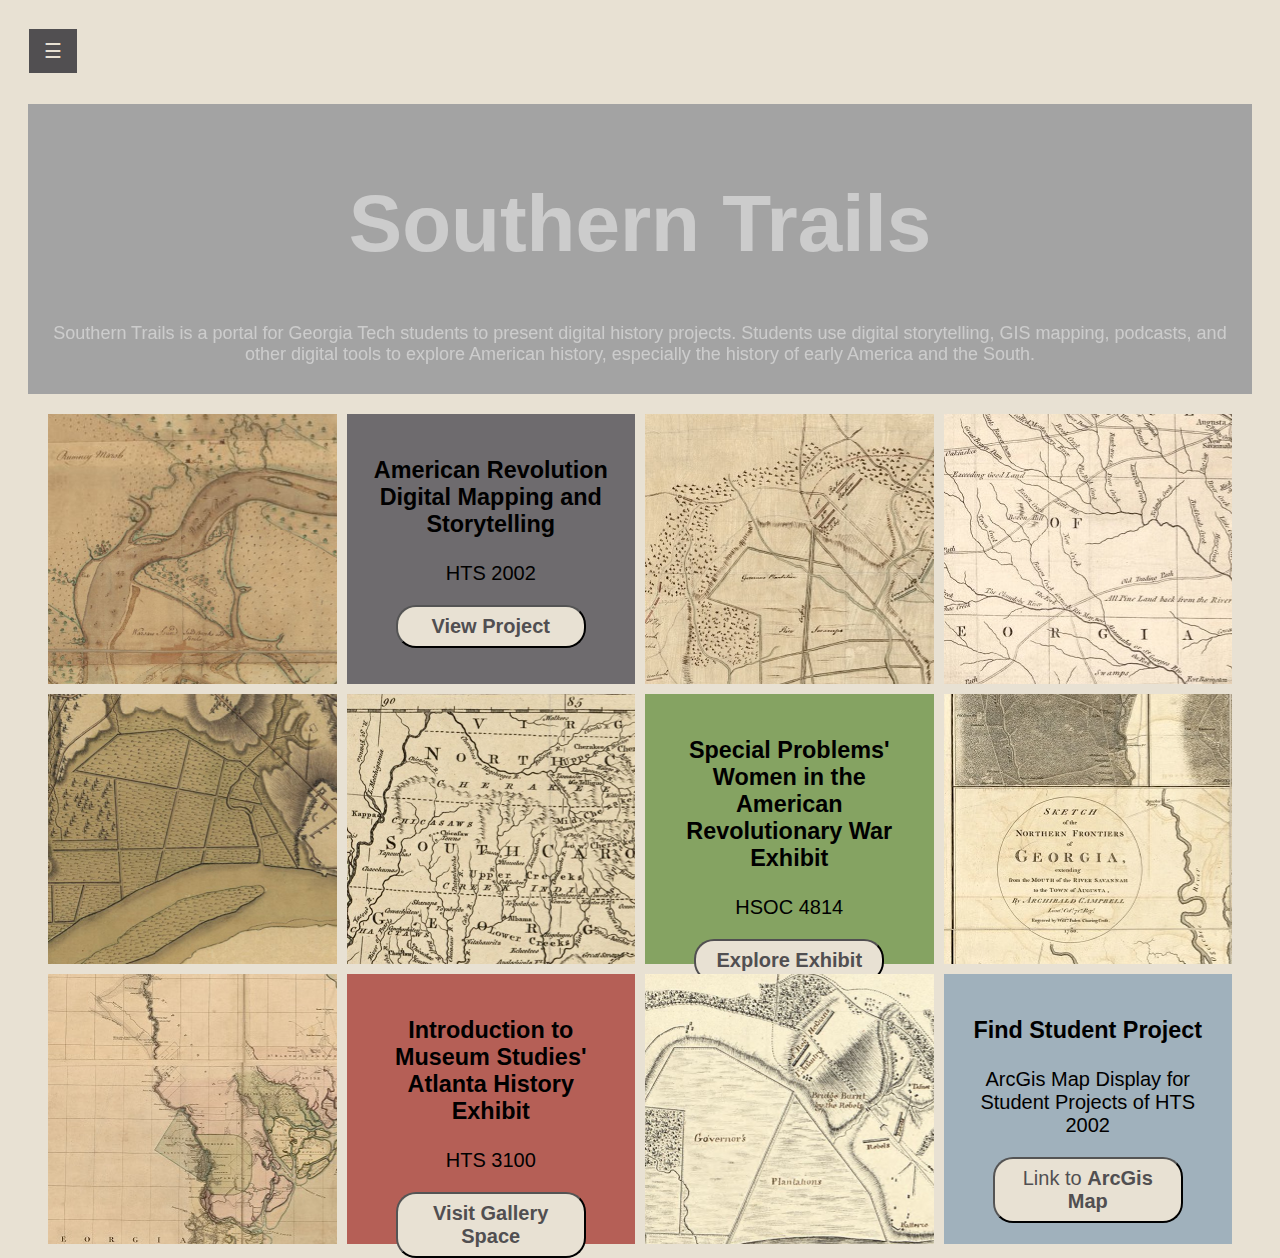
==== index.html @ 3198be88 "shifting" ====
<!DOCTYPE html>
<!-- theme color pallete: https://www.fabmood.com/wp-content/uploads/2020/07/colour-hex-5.jpg -->
<html>

<head>
    <title>Southern Trails</title>
    
    <link rel="stylesheet" href="navBar.css">
    <link href="https://fonts.googleapis.com/icon?family=Material+Icons"
          rel="stylesheet">
    <script src="navBar.js"></script>
</head>

<body>
    <div id="mySidebar" class="sidebar">
        <a href="javascript:void(0)" class="closebtn" onclick="closeNav()">&times;</a>
        <a href="index.html">Home</a>
        <a href="sources.html">Sources</a>
        <a href="About-Page.html">About Page</a>
    </div>
    

    <div id="main">
        <!-- Direction for Button Click -->
        <button class="openbtn" onclick="openNav()">&#9776;</button>

        <!-- Create Title Area -->
        <div class="titleArea">
            <h1 >
                Southern Trails
            </h1>
            <p class="projectDescription">
                Southern Trails is a portal for Georgia Tech students to present digital history projects. Students use digital storytelling, GIS mapping, podcasts, and other digital tools to explore American history, especially the history of early America and the South. 
            </p>
        </div>

        <!-- Create Grid Area -->
        <div class="grid">
            <!-- 1x1 -->
            <div class="comp1x1">
            </div>
            <!-- 1x2 -->
            <div class="comp1x2">
                <h3>American Revolution Digital Mapping and Storytelling</h3>
                <p>HTS 2002</p>
                <a href="newc.html"><button class="button1x2"><b>View Project</b></button></a>
            </div>
            <!-- 1x3 -->
            <div class="comp1x3">
            </div>
            <!-- 1x4 -->
            <div class="comp1x4">
            </div>
            <!-- 2x1 -->
            <div class="comp2x1">
            </div>
            <!-- 2x2 -->
            <div class="comp2x2">
            </div>
            <!-- 2x3 -->
            <div class="comp2x3">
                <h3>Special Problems' Women in the American Revolutionary War Exhibit</h3>
                <p>HSOC 4814</p>
                <a href="https://revolutionarywomenofthewar.weebly.com/"><button class="button2X3"><b>Explore Exhibit</b></button></a>
            </div>
            <!-- 2x4 -->
            <div class="comp2x4">
            </div>
            <!-- 3x1 -->
            <div class="comp3x1">
            </div>
            <!-- 3x2 -->
            <div class="comp3x2">
                <h3>Introduction to Museum Studies' Atlanta History Exhibit</h3>
                <p>HTS 3100</p>
                <a href="https://carlagerona.com/galleryspaces/"><button class="button1x0"><b>Visit Gallery Space</b></button></a>
            </div>
            <!-- 3x3 -->
            <div class="comp3x3">
            </div>
            <!-- 3x4 -->
            <div class="comp3x4">
                <h3>Find Student Project</h3>
                <p>ArcGis Map Display for Student Projects of HTS 2002</p>
                <a href="https://storymaps.arcgis.com/stories/3fc915d6f4944677b1433591646e3687"><button class="button3x4">Link to <b>ArcGis Map</b></button></a>
            </div>
        </div>
    </div>
</body>

</html>
---- navBar.css ----
.sidebar {
  height: 100%; /* 100% Full-height */
  width: 0; /* 0 width - change this with JavaScript */
  position: fixed; /* Stay in place */
  z-index: 1; /* Stay on top */
  top: 0;
  left: 0;
  background-color: #514F51; /* Cream Color */
  overflow-x: hidden; /* Disable horizontal scroll */
  padding-top: 60px; /* Place content 60px from the top */
  transition: 0.5s; /* 0.5 second transition effect to slide in the sidebar */
}

/* The sidebar links */
.sidebar a {
  padding: 8px 8px 8px 32px;
  text-decoration: none;
  font-size: 25px;
  color: #E8E1D3;
  display: block;
  transition: 0.3s;
}

/* When you mouse over the navigation links, change their color */
.sidebar a:hover {
  color: #B55F56;
}

/* Position and style the close button (top right corner) */
.sidebar .closebtn {
  position: absolute;
  top: 0;
  right: 25px;
  font-size: 36px;
  margin-left: 50px;
}

/* The button used to open the sidebar */
.openbtn {
  font-size: 20px;
  cursor: pointer;
  background-color: #514F51;
  color: #E8E1D3;
  padding: 10px 15px;
  border: solid 1px;
  border-color: #E8E1D3;
  margin-bottom: 30px;
}

.openbtn:hover {
  background-color: #165E6E;
  color: #E8E1D3;
}


.button1x0 {
    font-size: 100%; /* 1 */
    line-height: 1.15; /* 1 */
    margin: 0; /* 2 */
    overflow: visible;
    padding: 8px;
    border-radius: 20px;
    width: 190px;	
    transition: border 0.5s;
    -webkit-box-sizing:border-box;
    -moz-box-sizing:border-box;
    box-sizing:border-box;
     background-color: #E8E1D3;
     color: #514F51;
     border-color: #000000;
}
    

.button1x0:hover {
    background-color: #514F51;
    color: #E8E1D3;
}

.button1x1 {
font-size: 100%; /* 1 */
  line-height: 1.15; /* 1 */
  margin: 0; /* 2 */
  overflow: visible;
  padding: 8px;
  border-radius: 20px;
  width: 190px;	
  transition: border 0.5s;
-webkit-box-sizing:border-box;
-moz-box-sizing:border-box;
box-sizing:border-box;
 background-color: #E8E1D3;
 color: #514F51;
 border-color: #514F51;
}

.button1x1:hover {
    background-color: #514F51;
    color: #E8E1D3;
}

.button2X3 {
    font-size: 100%; /* 1 */
    line-height: 1.15; /* 1 */
    margin: 0; /* 2 */
    overflow: visible;
    padding: 8px;
    border-radius: 20px;
    width: 190px;	
    transition: border 0.5s;
    -webkit-box-sizing:border-box;
    -moz-box-sizing:border-box;
    box-sizing:border-box;
     background-color: #E8E1D3;
     color: #514F51;
     border-color: #514F51;
}
    
.button2X3:hover {
    background-color: #514F51;
    color: #E8E1D3;
}

.button3x4 {
    font-size: 100%; /* 1 */
    line-height: 1.15; /* 1 */
    margin: 0; /* 2 */
    overflow: visible;
    padding: 8px;
    border-radius: 20px;
    width: 190px;	
    transition: border 0.5s;
    -webkit-box-sizing:border-box;
    -moz-box-sizing:border-box;
    box-sizing:border-box;
     background-color: #E8E1D3;
     color: #514F51;
     border-color: #000000;
}

.button3x4:hover {
    background-color: #514F51;
    color: #E8E1D3;
}

.button1x2 {
    font-size: 100%; /* 1 */
    line-height: 1.15; /* 1 */
    margin: 0; /* 2 */
    overflow: visible;
    padding: 8px;
    border-radius: 20px;
    width: 190px;	
    transition: border 0.5s;
    -webkit-box-sizing:border-box;
    -moz-box-sizing:border-box;
    box-sizing:border-box;
     background-color: #E8E1D3;
     color: #514F51;
     border-color: #000000;
}

.button1x2:hover {
    background-color: #514F51;
    color: #E8E1D3;
}

/* Style page content - use this if you want to push the page content to the right when you open the side navigation */
#main {
  transition: margin-left .5s; /* If you want a transition effect */
  padding: 20px;
}

/* On smaller screens, where height is less than 450px, change the style of the sidenav (less padding and a smaller font size) */
@media screen and (max-height: 450px) {
  .sidebar {padding-top: 15px;}
  .sidebar a {font-size: 18px;}
}

body {
	background-color: #E8E1D3;
	font-family: Trebuchet MS, sans-serif;
    font-size: 20px;
}

.titleArea {
    position: relative;
	text-align: center;
	color:  #FFF;
    filter: brightness(80%);
    height: 250px;
    font-size: 40px;
	background-image: url('https://images.unsplash.com/photo-1598646865560-5991f2cfa704?ixlib=rb-1.2.1&ixid=MnwxMjA3fDB8MHxwaG90by1wYWdlfHx8fGVufDB8fHx8&auto=format&fit=crop&w=772&q=80');
	background-color: #cccccc;

}

.projectDescription {
    color: #FFF;
    font-size: 18px;
}


.grid {
    display: grid;
    grid-template-columns: repeat(4, 1fr);
    grid-gap: 10px;
}

div div {
	text-align: center;
	padding: 20px;
	height: 230px;

}

.comp1x1 {
    background: url(Grid1.png);
}

.comp1x2 {
	background-color: #6E6B6E;
	text-align: center;
}

.comp1x2:hover {
    background-color:#514F51;
}

.comp1x3 {
	background: url(Grid2.jpg);
}

.comp1x4 {
	background: url(Grid3.jpg);
}


.comp2x1 {
	background: url(Grid4.png);
}


.comp2x2 {
	background: url(Grid5.png);
}

.comp2x3 {
	background-color: #85a362;
	text-align: center;
}

.comp2x3:hover {
    background-color: #a1b888;
}

.comp2x4 {
	background: url(Grid6.jpg);
}

.comp3x1 {
	background: url(Grid7.jpg);
}

.comp3x2 {
	background-color: #B55F56;
	text-align: center;
}

.comp3x2:hover {
    background-color: #C77269;
}

.comp3x3 {
	background: url(Grid8.png);
}

.comp3x4 {
	background-color: #A0B1BC;
	text-align: center;
}

.comp3x4:hover {
    background-color: #BFD2DE;
}
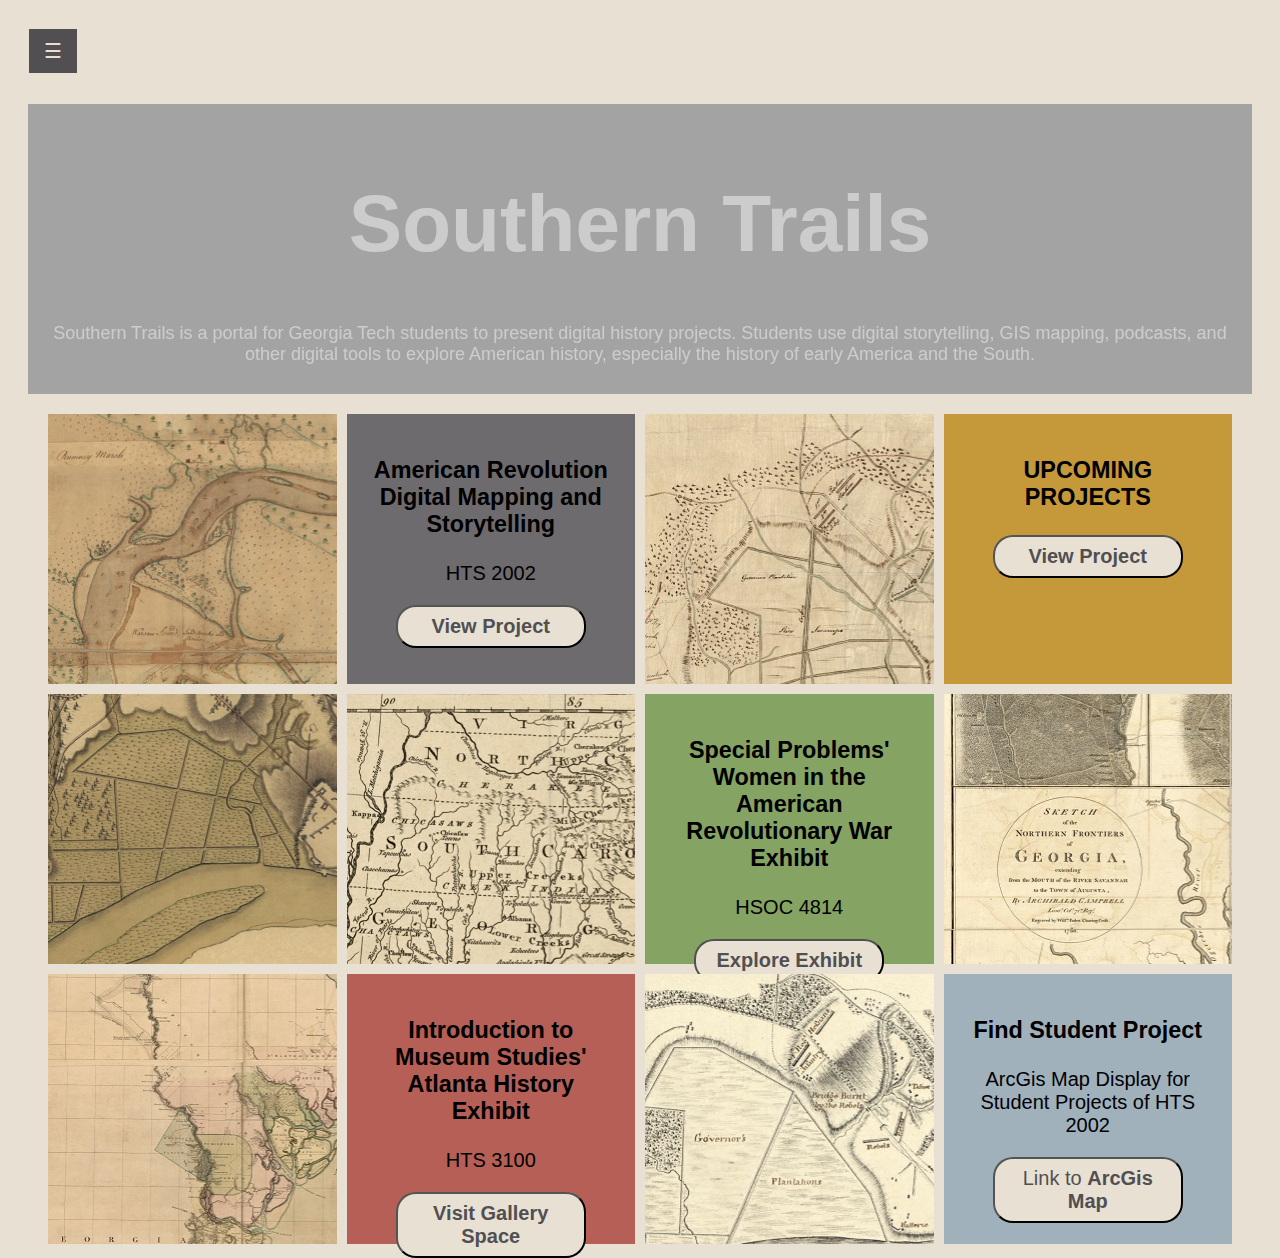
==== commit 2d90f271: "new project page" ====
--- a/index.html
+++ b/index.html
@@ -50,6 +50,10 @@
             </div>
             <!-- 1x4 -->
             <div class="comp1x4">
+                <h3>UPCOMING PROJECTS</h3>
+                <p>      </p>
+                <p>      </p>
+                <a href="new-project.html"><button class="button1x2"><b>View Project</b></button></a>
             </div>
             <!-- 2x1 -->
             <div class="comp2x1">
--- a/navBar.css
+++ b/navBar.css
@@ -5,7 +5,7 @@
   z-index: 1; /* Stay on top */
   top: 0;
   left: 0;
-  background-color: #514F51; /* Cream Color */
+  background-color: #514f51; /* Cream Color */
   overflow-x: hidden; /* Disable horizontal scroll */
   padding-top: 60px; /* Place content 60px from the top */
   transition: 0.5s; /* 0.5 second transition effect to slide in the sidebar */
@@ -16,14 +16,14 @@
   padding: 8px 8px 8px 32px;
   text-decoration: none;
   font-size: 25px;
-  color: #E8E1D3;
+  color: #e8e1d3;
   display: block;
   transition: 0.3s;
 }
 
 /* When you mouse over the navigation links, change their color */
 .sidebar a:hover {
-  color: #B55F56;
+  color: #b55f56;
 }
 
 /* Position and style the close button (top right corner) */
@@ -39,246 +39,243 @@
 .openbtn {
   font-size: 20px;
   cursor: pointer;
-  background-color: #514F51;
-  color: #E8E1D3;
+  background-color: #514f51;
+  color: #e8e1d3;
   padding: 10px 15px;
   border: solid 1px;
-  border-color: #E8E1D3;
+  border-color: #e8e1d3;
   margin-bottom: 30px;
 }
 
 .openbtn:hover {
-  background-color: #165E6E;
-  color: #E8E1D3;
-}
-
+  background-color: #165e6e;
+  color: #e8e1d3;
+}
 
 .button1x0 {
-    font-size: 100%; /* 1 */
-    line-height: 1.15; /* 1 */
-    margin: 0; /* 2 */
-    overflow: visible;
-    padding: 8px;
-    border-radius: 20px;
-    width: 190px;	
-    transition: border 0.5s;
-    -webkit-box-sizing:border-box;
-    -moz-box-sizing:border-box;
-    box-sizing:border-box;
-     background-color: #E8E1D3;
-     color: #514F51;
-     border-color: #000000;
-}
-    
+  font-size: 100%; /* 1 */
+  line-height: 1.15; /* 1 */
+  margin: 0; /* 2 */
+  overflow: visible;
+  padding: 8px;
+  border-radius: 20px;
+  width: 190px;
+  transition: border 0.5s;
+  -webkit-box-sizing: border-box;
+  -moz-box-sizing: border-box;
+  box-sizing: border-box;
+  background-color: #e8e1d3;
+  color: #514f51;
+  border-color: #000000;
+}
 
 .button1x0:hover {
-    background-color: #514F51;
-    color: #E8E1D3;
+  background-color: #514f51;
+  color: #e8e1d3;
 }
 
 .button1x1 {
-font-size: 100%; /* 1 */
-  line-height: 1.15; /* 1 */
-  margin: 0; /* 2 */
-  overflow: visible;
-  padding: 8px;
-  border-radius: 20px;
-  width: 190px;	
-  transition: border 0.5s;
--webkit-box-sizing:border-box;
--moz-box-sizing:border-box;
-box-sizing:border-box;
- background-color: #E8E1D3;
- color: #514F51;
- border-color: #514F51;
+  font-size: 100%; /* 1 */
+  line-height: 1.15; /* 1 */
+  margin: 0; /* 2 */
+  overflow: visible;
+  padding: 8px;
+  border-radius: 20px;
+  width: 190px;
+  transition: border 0.5s;
+  -webkit-box-sizing: border-box;
+  -moz-box-sizing: border-box;
+  box-sizing: border-box;
+  background-color: #e8e1d3;
+  color: #514f51;
+  border-color: #514f51;
 }
 
 .button1x1:hover {
-    background-color: #514F51;
-    color: #E8E1D3;
+  background-color: #514f51;
+  color: #e8e1d3;
 }
 
 .button2X3 {
-    font-size: 100%; /* 1 */
-    line-height: 1.15; /* 1 */
-    margin: 0; /* 2 */
-    overflow: visible;
-    padding: 8px;
-    border-radius: 20px;
-    width: 190px;	
-    transition: border 0.5s;
-    -webkit-box-sizing:border-box;
-    -moz-box-sizing:border-box;
-    box-sizing:border-box;
-     background-color: #E8E1D3;
-     color: #514F51;
-     border-color: #514F51;
-}
-    
+  font-size: 100%; /* 1 */
+  line-height: 1.15; /* 1 */
+  margin: 0; /* 2 */
+  overflow: visible;
+  padding: 8px;
+  border-radius: 20px;
+  width: 190px;
+  transition: border 0.5s;
+  -webkit-box-sizing: border-box;
+  -moz-box-sizing: border-box;
+  box-sizing: border-box;
+  background-color: #e8e1d3;
+  color: #514f51;
+  border-color: #514f51;
+}
+
 .button2X3:hover {
-    background-color: #514F51;
-    color: #E8E1D3;
+  background-color: #514f51;
+  color: #e8e1d3;
 }
 
 .button3x4 {
-    font-size: 100%; /* 1 */
-    line-height: 1.15; /* 1 */
-    margin: 0; /* 2 */
-    overflow: visible;
-    padding: 8px;
-    border-radius: 20px;
-    width: 190px;	
-    transition: border 0.5s;
-    -webkit-box-sizing:border-box;
-    -moz-box-sizing:border-box;
-    box-sizing:border-box;
-     background-color: #E8E1D3;
-     color: #514F51;
-     border-color: #000000;
+  font-size: 100%; /* 1 */
+  line-height: 1.15; /* 1 */
+  margin: 0; /* 2 */
+  overflow: visible;
+  padding: 8px;
+  border-radius: 20px;
+  width: 190px;
+  transition: border 0.5s;
+  -webkit-box-sizing: border-box;
+  -moz-box-sizing: border-box;
+  box-sizing: border-box;
+  background-color: #e8e1d3;
+  color: #514f51;
+  border-color: #000000;
 }
 
 .button3x4:hover {
-    background-color: #514F51;
-    color: #E8E1D3;
+  background-color: #514f51;
+  color: #e8e1d3;
 }
 
 .button1x2 {
-    font-size: 100%; /* 1 */
-    line-height: 1.15; /* 1 */
-    margin: 0; /* 2 */
-    overflow: visible;
-    padding: 8px;
-    border-radius: 20px;
-    width: 190px;	
-    transition: border 0.5s;
-    -webkit-box-sizing:border-box;
-    -moz-box-sizing:border-box;
-    box-sizing:border-box;
-     background-color: #E8E1D3;
-     color: #514F51;
-     border-color: #000000;
+  font-size: 100%; /* 1 */
+  line-height: 1.15; /* 1 */
+  margin: 0; /* 2 */
+  overflow: visible;
+  padding: 8px;
+  border-radius: 20px;
+  width: 190px;
+  transition: border 0.5s;
+  -webkit-box-sizing: border-box;
+  -moz-box-sizing: border-box;
+  box-sizing: border-box;
+  background-color: #e8e1d3;
+  color: #514f51;
+  border-color: #000000;
 }
 
 .button1x2:hover {
-    background-color: #514F51;
-    color: #E8E1D3;
+  background-color: #514f51;
+  color: #e8e1d3;
 }
 
 /* Style page content - use this if you want to push the page content to the right when you open the side navigation */
 #main {
-  transition: margin-left .5s; /* If you want a transition effect */
+  transition: margin-left 0.5s; /* If you want a transition effect */
   padding: 20px;
 }
 
 /* On smaller screens, where height is less than 450px, change the style of the sidenav (less padding and a smaller font size) */
 @media screen and (max-height: 450px) {
-  .sidebar {padding-top: 15px;}
-  .sidebar a {font-size: 18px;}
+  .sidebar {
+    padding-top: 15px;
+  }
+  .sidebar a {
+    font-size: 18px;
+  }
 }
 
 body {
-	background-color: #E8E1D3;
-	font-family: Trebuchet MS, sans-serif;
-    font-size: 20px;
+  background-color: #e8e1d3;
+  font-family: Trebuchet MS, sans-serif;
+  font-size: 20px;
 }
 
 .titleArea {
-    position: relative;
-	text-align: center;
-	color:  #FFF;
-    filter: brightness(80%);
-    height: 250px;
-    font-size: 40px;
-	background-image: url('https://images.unsplash.com/photo-1598646865560-5991f2cfa704?ixlib=rb-1.2.1&ixid=MnwxMjA3fDB8MHxwaG90by1wYWdlfHx8fGVufDB8fHx8&auto=format&fit=crop&w=772&q=80');
-	background-color: #cccccc;
-
+  position: relative;
+  text-align: center;
+  color: #fff;
+  filter: brightness(80%);
+  height: 250px;
+  font-size: 40px;
+  background-image: url("https://images.unsplash.com/photo-1598646865560-5991f2cfa704?ixlib=rb-1.2.1&ixid=MnwxMjA3fDB8MHxwaG90by1wYWdlfHx8fGVufDB8fHx8&auto=format&fit=crop&w=772&q=80");
+  background-color: #cccccc;
 }
 
 .projectDescription {
-    color: #FFF;
-    font-size: 18px;
-}
-
+  color: #fff;
+  font-size: 18px;
+}
 
 .grid {
-    display: grid;
-    grid-template-columns: repeat(4, 1fr);
-    grid-gap: 10px;
+  display: grid;
+  grid-template-columns: repeat(4, 1fr);
+  grid-gap: 10px;
 }
 
 div div {
-	text-align: center;
-	padding: 20px;
-	height: 230px;
-
+  text-align: center;
+  padding: 20px;
+  height: 230px;
 }
 
 .comp1x1 {
-    background: url(Grid1.png);
+  background: url(Grid1.png);
 }
 
 .comp1x2 {
-	background-color: #6E6B6E;
-	text-align: center;
+  background-color: #6e6b6e;
+  text-align: center;
 }
 
 .comp1x2:hover {
-    background-color:#514F51;
+  background-color: #514f51;
 }
 
 .comp1x3 {
-	background: url(Grid2.jpg);
+  background: url(Grid2.jpg);
 }
 
 .comp1x4 {
-	background: url(Grid3.jpg);
-}
-
+  background-color: #c5993a;
+}
 
 .comp2x1 {
-	background: url(Grid4.png);
-}
-
+  background: url(Grid4.png);
+}
 
 .comp2x2 {
-	background: url(Grid5.png);
+  background: url(Grid5.png);
 }
 
 .comp2x3 {
-	background-color: #85a362;
-	text-align: center;
+  background-color: #85a362;
+  text-align: center;
 }
 
 .comp2x3:hover {
-    background-color: #a1b888;
+  background-color: #a1b888;
 }
 
 .comp2x4 {
-	background: url(Grid6.jpg);
+  background: url(Grid6.jpg);
 }
 
 .comp3x1 {
-	background: url(Grid7.jpg);
+  background: url(Grid7.jpg);
 }
 
 .comp3x2 {
-	background-color: #B55F56;
-	text-align: center;
+  background-color: #b55f56;
+  text-align: center;
 }
 
 .comp3x2:hover {
-    background-color: #C77269;
+  background-color: #c77269;
 }
 
 .comp3x3 {
-	background: url(Grid8.png);
+  background: url(Grid8.png);
 }
 
 .comp3x4 {
-	background-color: #A0B1BC;
-	text-align: center;
+  background-color: #a0b1bc;
+  text-align: center;
 }
 
 .comp3x4:hover {
-    background-color: #BFD2DE;
-}
+  background-color: #bfd2de;
+}
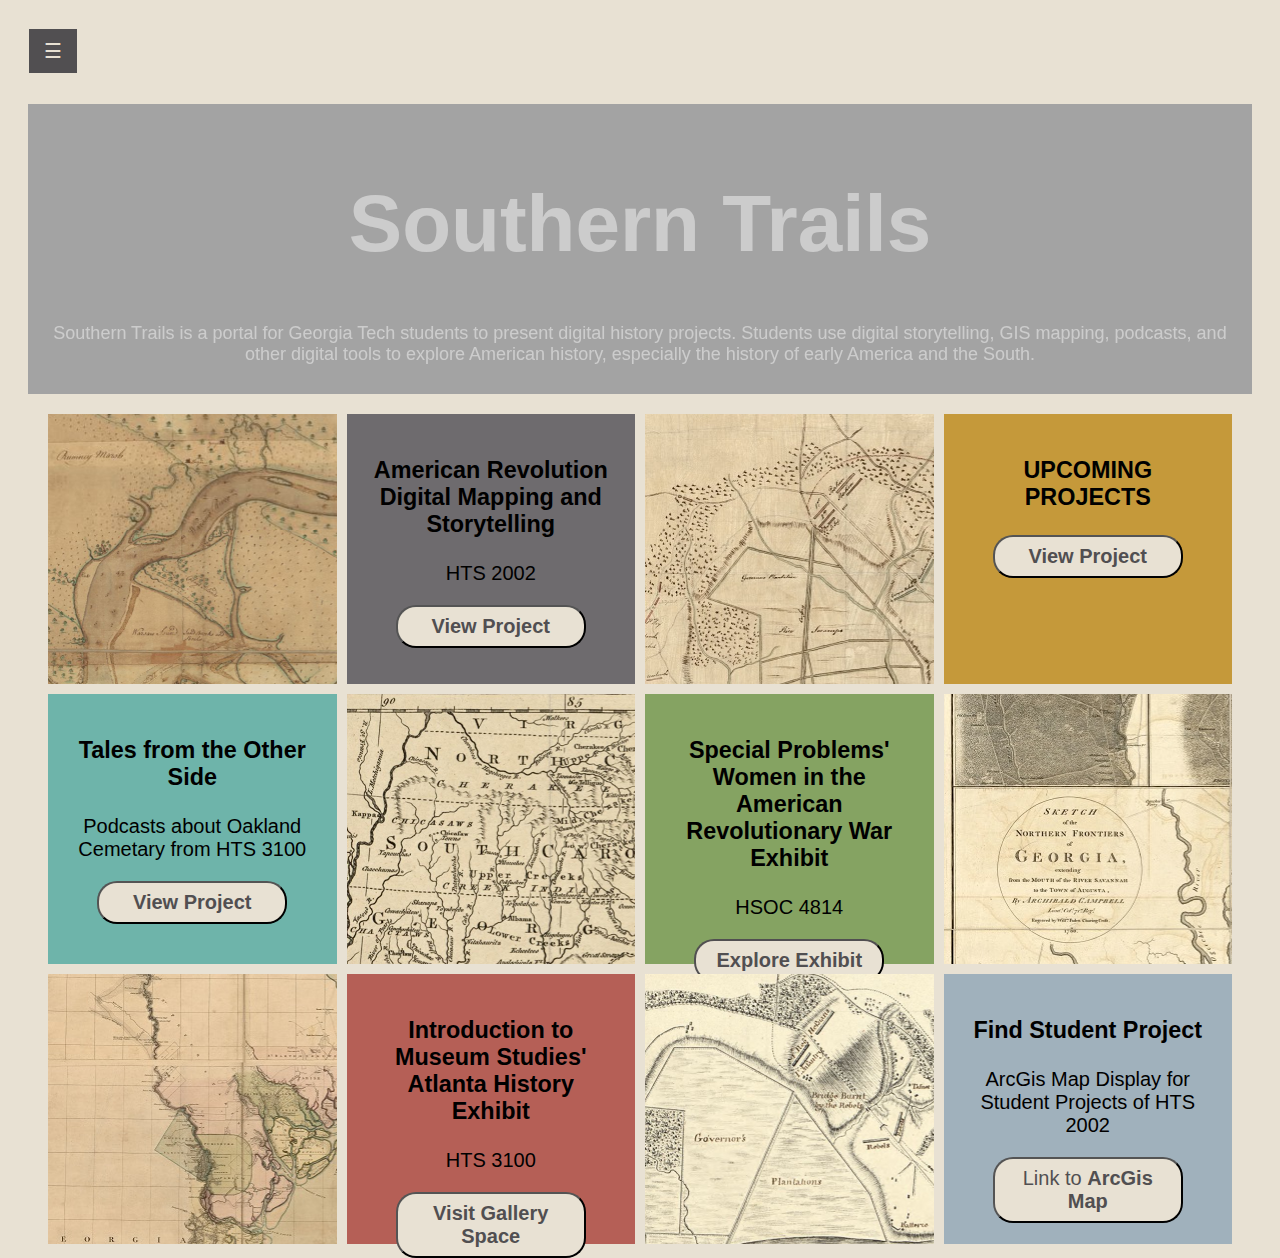
==== commit 3f6cdf21: "GRID CHANGED TO INCLUDE THE PODCAST PAGE" ====
--- a/index.html
+++ b/index.html
@@ -57,6 +57,9 @@
             </div>
             <!-- 2x1 -->
             <div class="comp2x1">
+                <h3>Tales from the Other Side</h3>
+                <p>Podcasts about Oakland Cemetary from HTS 3100</p>
+                <a href="audioMap.html"><button class="button1x2"><b>View Project</b></button></a>
             </div>
             <!-- 2x2 -->
             <div class="comp2x2">
--- a/navBar.css
+++ b/navBar.css
@@ -234,7 +234,7 @@
 }
 
 .comp2x1 {
-  background: url(Grid4.png);
+  background-color: hsl(171, 32%, 57%);
 }
 
 .comp2x2 {
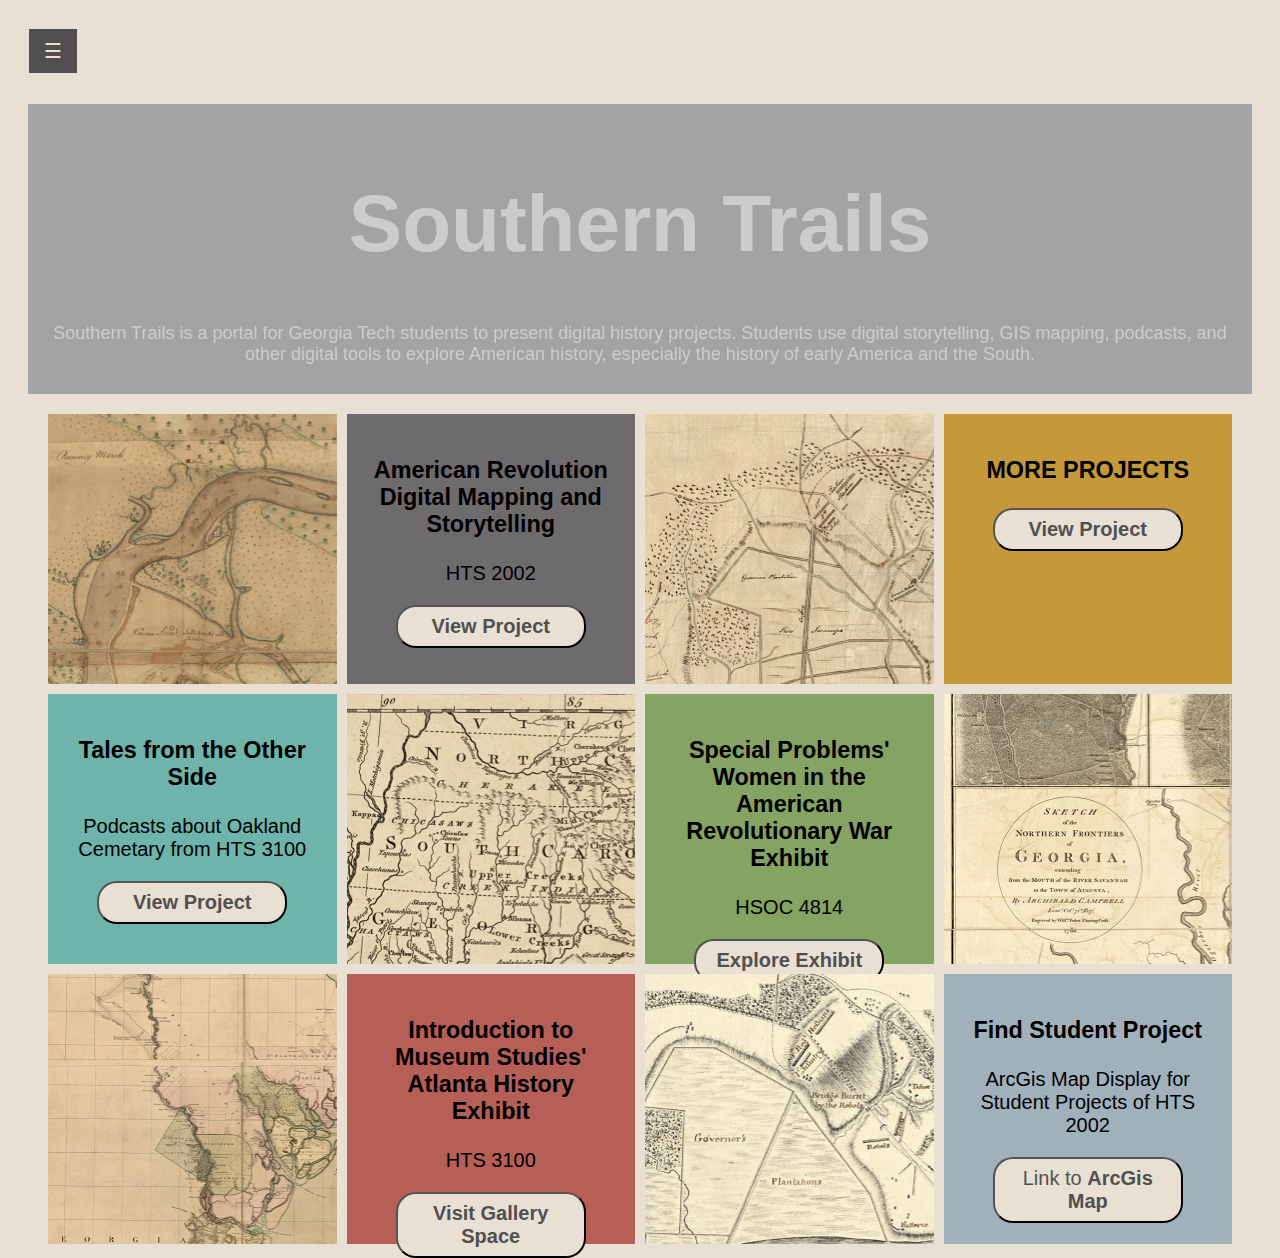
==== commit ee730a22: "More" ====
--- a/index.html
+++ b/index.html
@@ -50,7 +50,7 @@
             </div>
             <!-- 1x4 -->
             <div class="comp1x4">
-                <h3>UPCOMING PROJECTS</h3>
+                <h3>MORE PROJECTS</h3>
                 <p>      </p>
                 <p>      </p>
                 <a href="new-project.html"><button class="button1x2"><b>View Project</b></button></a>
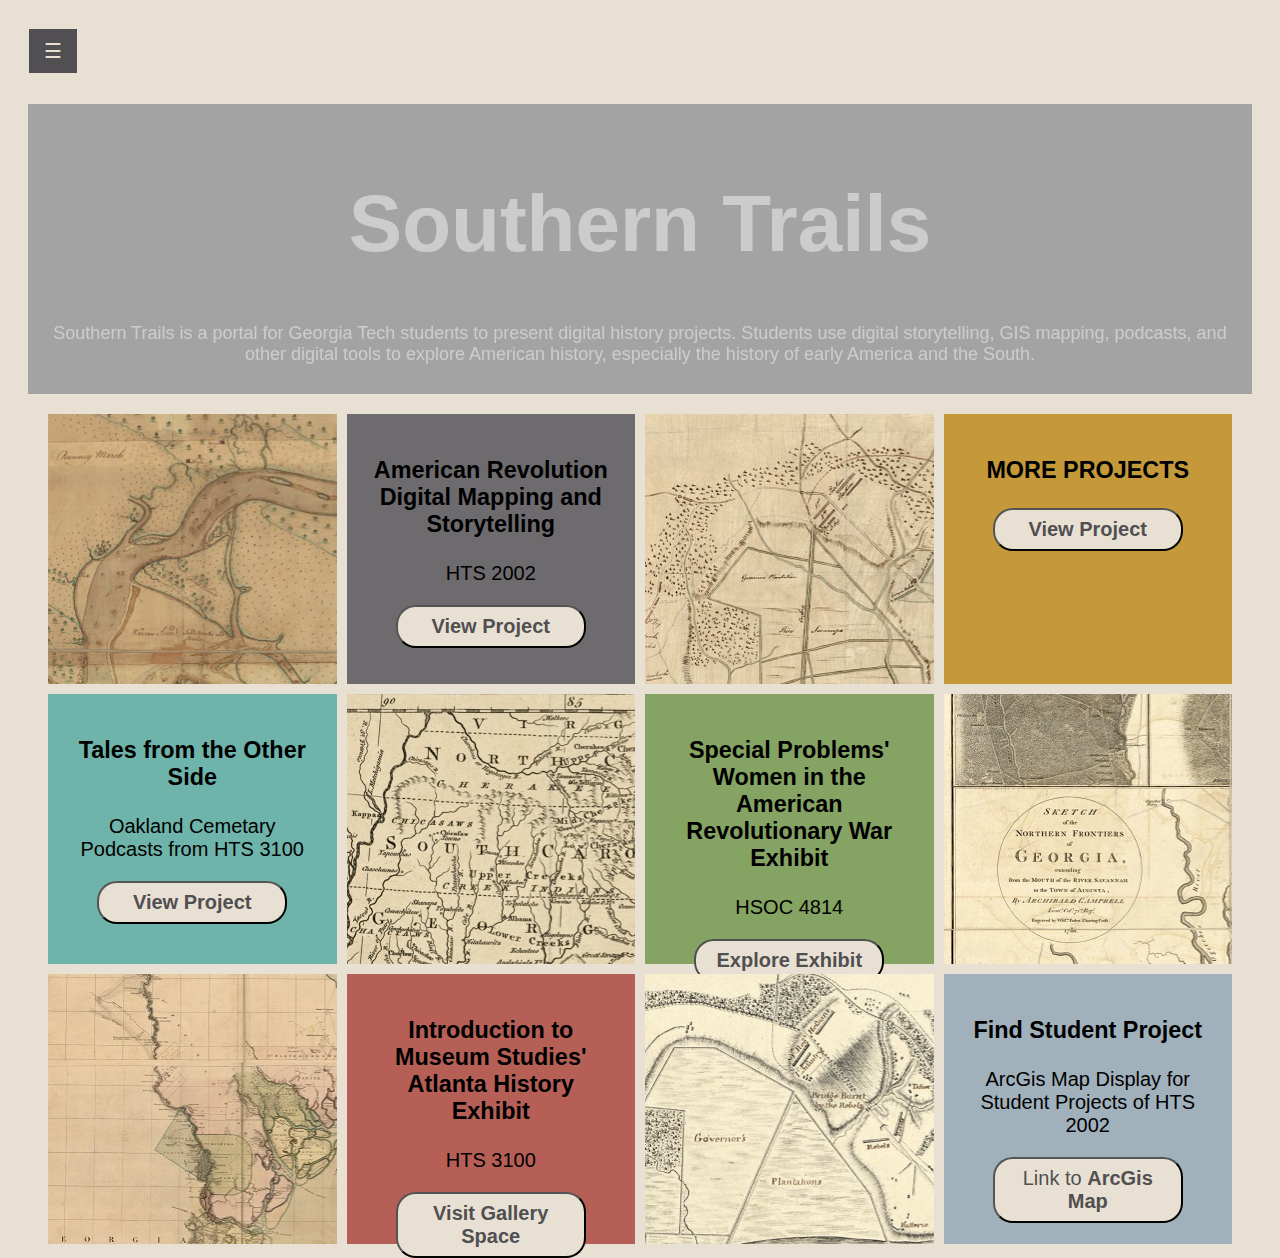
==== commit 7d59e2b9: "new audio space and changed text" ====
--- a/index.html
+++ b/index.html
@@ -58,7 +58,7 @@
             <!-- 2x1 -->
             <div class="comp2x1">
                 <h3>Tales from the Other Side</h3>
-                <p>Podcasts about Oakland Cemetary from HTS 3100</p>
+                <p>Oakland Cemetary Podcasts from HTS 3100</p>
                 <a href="audioMap.html"><button class="button1x2"><b>View Project</b></button></a>
             </div>
             <!-- 2x2 -->
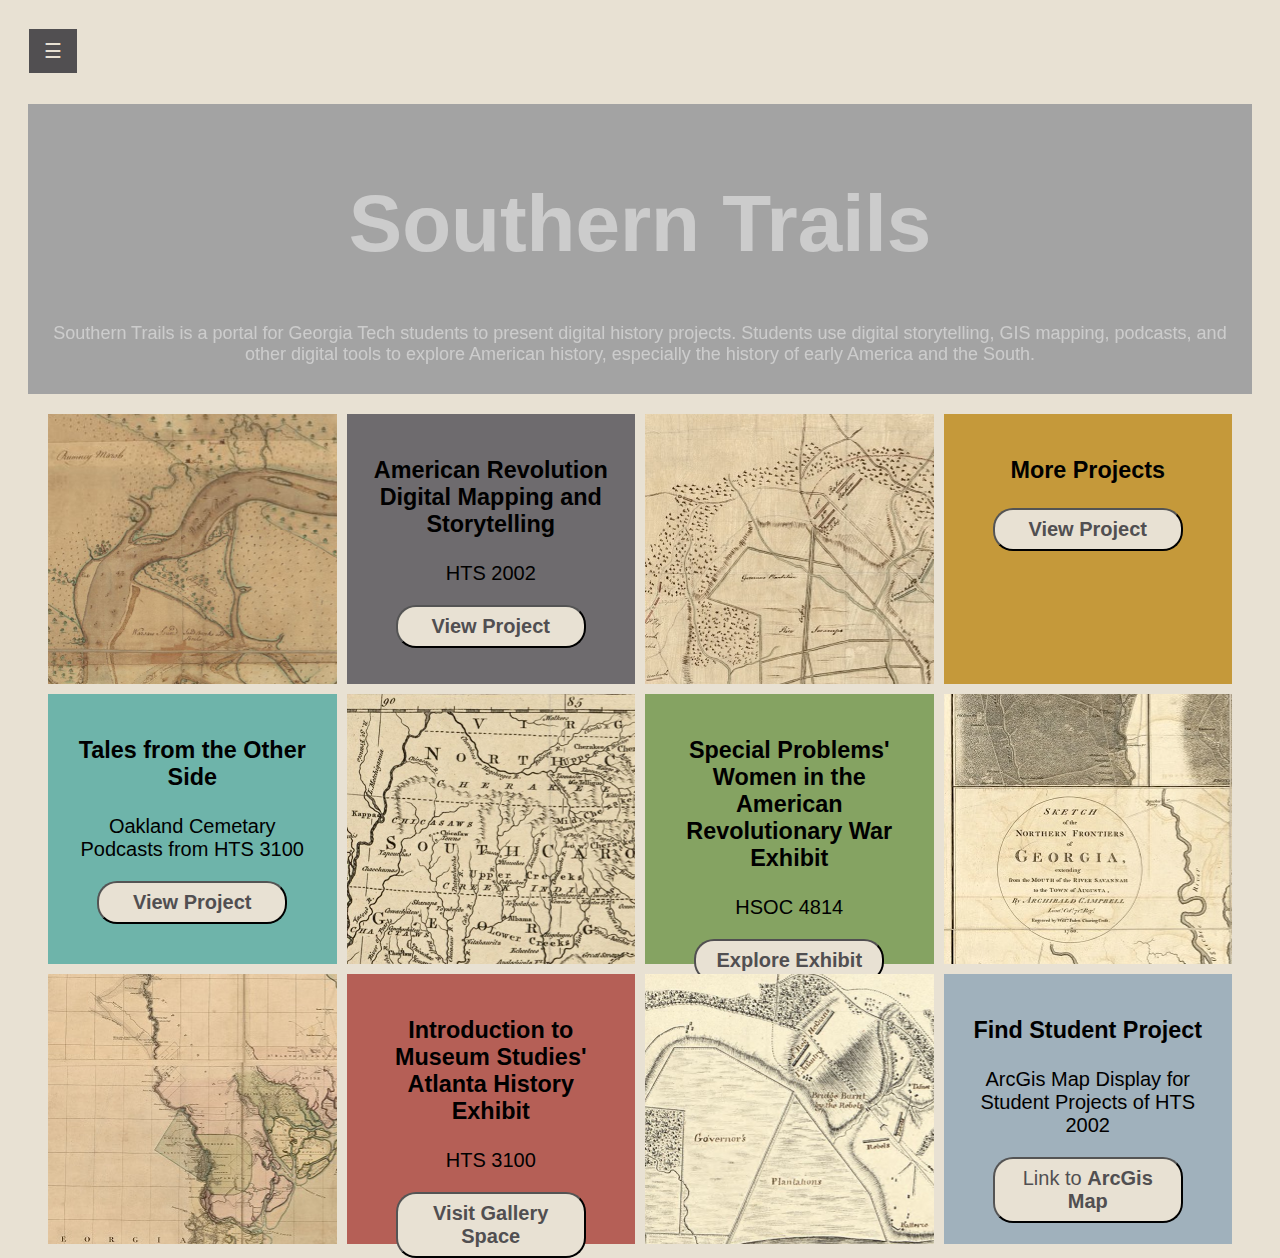
==== commit 623e041c: "changes trying again" ====
--- a/index.html
+++ b/index.html
@@ -50,7 +50,7 @@
             </div>
             <!-- 1x4 -->
             <div class="comp1x4">
-                <h3>MORE PROJECTS</h3>
+                <h3>More Projects</h3>
                 <p>      </p>
                 <p>      </p>
                 <a href="new-project.html"><button class="button1x2"><b>View Project</b></button></a>
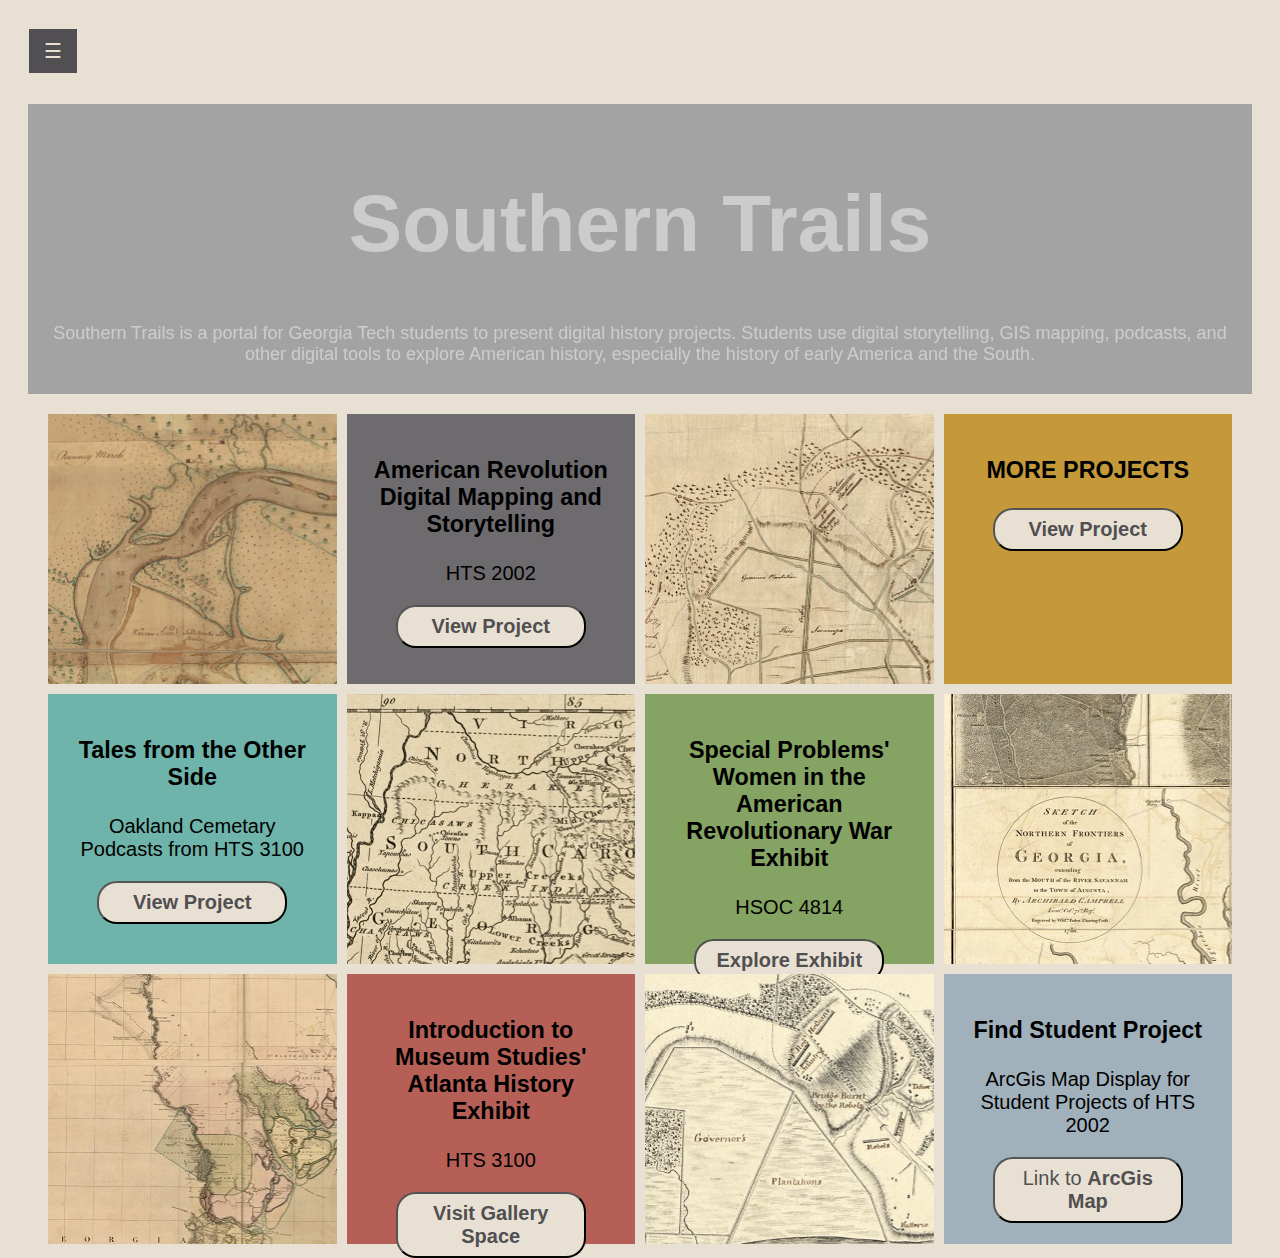
==== commit 61bd375e: "Update index.html" ====
--- a/index.html
+++ b/index.html
@@ -50,7 +50,7 @@
             </div>
             <!-- 1x4 -->
             <div class="comp1x4">
-                <h3>More Projects</h3>
+                <h3>MORE PROJECTS</h3>
                 <p>      </p>
                 <p>      </p>
                 <a href="new-project.html"><button class="button1x2"><b>View Project</b></button></a>
